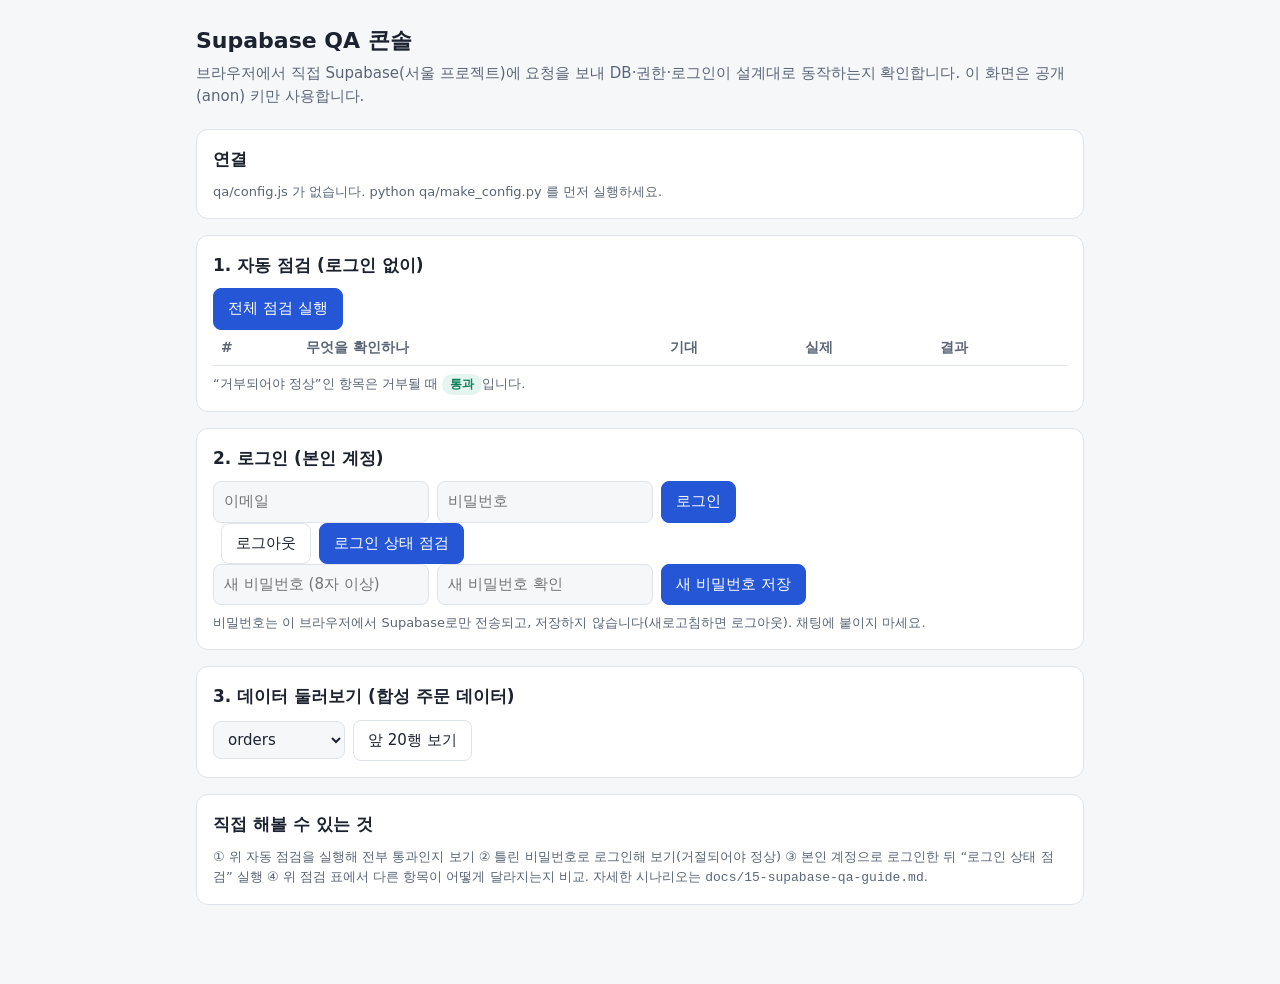
==== qa/index.html @ cea1ef2f "feat(qa): Supabase QA 화면 추가 (자동 점검 12개, 로그인, 새 비밀번호 설정) 공개 키만 사용. 접속 설정 qa/config.js는 생성 파일이라 git 제외" ====
<!doctype html>
<html lang="ko">
<head>
<meta charset="utf-8">
<meta name="viewport" content="width=device-width, initial-scale=1">
<title>Supabase QA 콘솔</title>
<style>
  :root { --bg:#f6f7f9; --card:#fff; --ink:#1c2230; --sub:#5b6577; --line:#dfe3ea; --ok:#12805c; --okbg:#e3f5ee; --bad:#b42318; --badbg:#fdeceb; --wait:#8a6100; --waitbg:#fff4d6; --acc:#2456d6; }
  @media (prefers-color-scheme: dark) { :root:not([data-theme="light"]) { --bg:#12151b; --card:#1b2029; --ink:#e8ecf3; --sub:#9aa5b8; --line:#2c3442; --ok:#4cc79b; --okbg:#123127; --bad:#ff8a80; --badbg:#3a1a18; --wait:#f0c04d; --waitbg:#3a2f10; --acc:#7da2ff; } }
  :root[data-theme="dark"] { --bg:#12151b; --card:#1b2029; --ink:#e8ecf3; --sub:#9aa5b8; --line:#2c3442; --ok:#4cc79b; --okbg:#123127; --bad:#ff8a80; --badbg:#3a1a18; --wait:#f0c04d; --waitbg:#3a2f10; --acc:#7da2ff; }
  * { box-sizing:border-box; }
  body { margin:0; background:var(--bg); color:var(--ink); font:15px/1.55 system-ui,"Segoe UI","Malgun Gothic",sans-serif; }
  main { max-width:920px; margin:0 auto; padding:24px 16px 64px; }
  h1 { font-size:22px; margin:0 0 4px; }
  h2 { font-size:17px; margin:0 0 10px; }
  p.sub { color:var(--sub); margin:0 0 20px; }
  section { background:var(--card); border:1px solid var(--line); border-radius:12px; padding:16px; margin-bottom:16px; }
  button { font:inherit; padding:8px 14px; border-radius:8px; border:1px solid var(--line); background:var(--card); color:var(--ink); cursor:pointer; }
  button.primary { background:var(--acc); border-color:var(--acc); color:#fff; }
  button:disabled { opacity:.5; cursor:default; }
  input, select { font:inherit; padding:8px 10px; border-radius:8px; border:1px solid var(--line); background:var(--bg); color:var(--ink); min-width:0; }
  .row { display:flex; flex-wrap:wrap; gap:8px; align-items:center; }
  table { width:100%; border-collapse:collapse; font-size:14px; }
  th, td { text-align:left; padding:7px 8px; border-bottom:1px solid var(--line); vertical-align:top; }
  th { color:var(--sub); font-weight:600; }
  .badge { display:inline-block; padding:1px 8px; border-radius:99px; font-size:12px; font-weight:600; }
  .pass { background:var(--okbg); color:var(--ok); } .fail { background:var(--badbg); color:var(--bad); } .wait { background:var(--waitbg); color:var(--wait); }
  .kv { color:var(--sub); font-size:13px; } code { font-family:ui-monospace,Consolas,monospace; font-size:13px; }
  .scroll { overflow-x:auto; }
  .note { font-size:13px; color:var(--sub); margin:8px 0 0; }
  .msg { margin-top:10px; padding:9px 12px; border-radius:8px; font-size:14px; font-weight:600; }
  .msg.ok { background:var(--okbg); color:var(--ok); } .msg.err { background:var(--badbg); color:var(--bad); } .msg.info { background:var(--waitbg); color:var(--wait); }
  #summary { font-weight:600; margin-left:8px; }
</style>
</head>
<body>
<main>
  <h1>Supabase QA 콘솔</h1>
  <p class="sub">브라우저에서 직접 Supabase(서울 프로젝트)에 요청을 보내 DB·권한·로그인이 설계대로 동작하는지 확인합니다. 이 화면은 공개(anon) 키만 사용합니다.</p>

  <section>
    <h2>연결</h2>
    <div class="kv" id="conn">설정 파일을 읽는 중…</div>
  </section>

  <section>
    <h2>1. 자동 점검 (로그인 없이)</h2>
    <div class="row">
      <button class="primary" id="runAnon">전체 점검 실행</button><span id="summary"></span>
    </div>
    <div class="scroll"><table id="anonTable"><thead><tr><th>#</th><th>무엇을 확인하나</th><th>기대</th><th>실제</th><th>결과</th></tr></thead><tbody></tbody></table></div>
    <p class="note">“거부되어야 정상”인 항목은 거부될 때 <span class="badge pass">통과</span>입니다.</p>
  </section>

  <section>
    <h2>2. 로그인 (본인 계정)</h2>
    <div class="row" id="loginForm">
      <input id="email" type="email" placeholder="이메일" autocomplete="username">
      <input id="password" type="password" placeholder="비밀번호" autocomplete="current-password">
      <button class="primary" id="loginBtn">로그인</button>
    </div>
    <div class="row" id="sessionBox" hidden>
      <span id="whoami"></span><button id="logoutBtn">로그아웃</button><button id="runAuthBtn" class="primary">로그인 상태 점검</button>
    </div>
    <div class="row" id="resetBox" hidden>
      <input id="newPw" type="password" placeholder="새 비밀번호 (8자 이상)" autocomplete="new-password">
      <input id="newPw2" type="password" placeholder="새 비밀번호 확인" autocomplete="new-password">
      <button class="primary" id="resetBtn">새 비밀번호 저장</button>
    </div>
    <div id="loginMsg" role="status" aria-live="polite" class="msg" hidden></div>
    <p class="note">비밀번호는 이 브라우저에서 Supabase로만 전송되고, 저장하지 않습니다(새로고침하면 로그아웃). 채팅에 붙이지 마세요.</p>
    <div class="scroll" id="authWrap" hidden><table id="authTable"><thead><tr><th>#</th><th>무엇을 확인하나</th><th>기대</th><th>실제</th><th>결과</th></tr></thead><tbody></tbody></table></div>
  </section>

  <section>
    <h2>3. 데이터 둘러보기 (합성 주문 데이터)</h2>
    <div class="row">
      <select id="tbl"><option>customers</option><option>products</option><option selected>orders</option><option>order_items</option><option>refunds</option></select>
      <button id="loadTbl">앞 20행 보기</button><span class="kv" id="tblInfo"></span>
    </div>
    <div class="scroll"><table id="dataTable"><thead></thead><tbody></tbody></table></div>
  </section>

  <section>
    <h2>직접 해볼 수 있는 것</h2>
    <p class="note">① 위 자동 점검을 실행해 전부 통과인지 보기 ② 틀린 비밀번호로 로그인해 보기(거절되어야 정상) ③ 본인 계정으로 로그인한 뒤 “로그인 상태 점검” 실행 ④ 위 점검 표에서 다른 항목이 어떻게 달라지는지 비교. 자세한 시나리오는 <code>docs/15-supabase-qa-guide.md</code>.</p>
  </section>
</main>

<script src="config.js"></script>
<script>
(function () {
  "use strict";
  var cfg = window.QA_CONFIG || {};
  var token = null;
  var $ = function (id) { return document.getElementById(id); };

  function el(tag, text, cls) { var e = document.createElement(tag); if (text !== undefined) e.textContent = text; if (cls) e.className = cls; return e; }
  function badge(state) { var m = { pass: "통과", fail: "실패", wait: "대기" }; return el("span", m[state], "badge " + state); }

  if (!cfg.url || !cfg.anonKey) {
    $("conn").textContent = "qa/config.js 가 없습니다. python qa/make_config.py 를 먼저 실행하세요.";
    return;
  }
  $("conn").textContent = "프로젝트: " + cfg.url.replace("https://", "") + " (서울) · 공개 키만 사용 · 가입: 닫힘 · 이메일 확인: 꺼짐";

  function headers(extra) {
    var h = { apikey: cfg.anonKey, Authorization: "Bearer " + (token || cfg.anonKey) };
    for (var k in extra) h[k] = extra[k];
    return h;
  }
  function rest(path, opts) {
    opts = opts || {};
    return fetch(cfg.url + "/rest/v1/" + path, { method: opts.method || "GET", headers: headers(opts.headers || {}), body: opts.body });
  }
  function demo(path, opts) { opts = opts || {}; opts.headers = opts.headers || {}; opts.headers["Accept-Profile"] = "demo"; opts.headers["Content-Profile"] = "demo"; return rest(path, opts); }
  function schema(name, path) { return rest(path, { headers: { "Accept-Profile": name } }); }

  function count(table) {
    return demo(table + "?select=*", { method: "HEAD", headers: { Prefer: "count=exact", Range: "0-0" } }).then(function (r) {
      var cr = r.headers.get("content-range") || ""; return parseInt(cr.split("/")[1], 10);
    });
  }

  var EXPECTED_COUNTS = { customers: 15, products: 8, orders: 500, order_items: 1017, refunds: 52 };
  var EXPECTED_MONTHS = { "2026-01": [157, 25004000, 27600400], "2026-02": [137, 20024000, 22128400], "2026-03": [162, 22206000, 24567600] };

  function checks(isAuth) {
    var list = [];
    var p = isAuth ? "L" : "C";
    if (isAuth) {
      list.push({ name: "로그인 세션이 유효하다 (Auth가 이메일을 돌려준다)", expect: "이메일 표시", run: function () {
        return fetch(cfg.url + "/auth/v1/user", { headers: headers({}) }).then(function (r) { return r.json().then(function (j) { return { ok: r.ok && !!j.email, actual: r.ok ? j.email : "HTTP " + r.status }; }); });
      } });
      list.push({ name: "로그인한 상태로 합성 데이터를 읽을 수 있다 (주문 건수)", expect: "500", run: function () {
        return count("orders").then(function (n) { return { ok: n === 500, actual: String(n) }; }); } });
      list.push({ name: "로그인해도 합성 데이터에 쓸 수 없다 (INSERT 시도)", expect: "거부 (401/403)", run: function () {
        return demo("customers", { method: "POST", headers: { "Content-Type": "application/json" }, body: JSON.stringify({ customer_id: 9999, name: "qa", joined_at: "2026-01-01" }) }).then(function (r) { return { ok: r.status === 401 || r.status === 403, actual: "HTTP " + r.status }; }); } });
      list.push({ name: "로그인해도 가계부(personal)는 API로 접근할 수 없다", expect: "거부 (406)", run: function () {
        return schema("personal", "transactions?select=*").then(function (r) { return { ok: r.status === 406, actual: "HTTP " + r.status }; }); } });
      list.push({ name: "로그인해도 지표 정의·원장(app)은 API로 접근할 수 없다", expect: "거부 (406)", run: function () {
        return schema("app", "ledger?select=*").then(function (r) { return { ok: r.status === 406, actual: "HTTP " + r.status }; }); } });
      return list;
    }
    Object.keys(EXPECTED_COUNTS).forEach(function (t) {
      list.push({ name: "demo." + t + " 행 수", expect: String(EXPECTED_COUNTS[t]), run: function () {
        return count(t).then(function (n) { return { ok: n === EXPECTED_COUNTS[t], actual: String(n) }; }); } });
    });
    list.push({ name: "결제월별 주문 수·상품금액·총액이 로컬 SQLite와 같다", expect: "3개월 모두 일치", run: function () {
      return demo("orders?select=paid_at,items_ex_vat,total_amount&paid_at=not.is.null", { headers: { Range: "0-999" } }).then(function (r) { return r.json(); }).then(function (rows) {
        var agg = {};
        rows.forEach(function (o) { var m = o.paid_at.slice(0, 7); var a = agg[m] || (agg[m] = [0, 0, 0]); a[0]++; a[1] += o.items_ex_vat; a[2] += o.total_amount; });
        var bad = Object.keys(EXPECTED_MONTHS).filter(function (m) { var a = agg[m] || []; var e = EXPECTED_MONTHS[m]; return a[0] !== e[0] || a[1] !== e[1] || a[2] !== e[2]; });
        return { ok: bad.length === 0 && Object.keys(agg).length === 3, actual: bad.length ? "불일치: " + bad.join(", ") : Object.keys(agg).sort().map(function (m) { return m.slice(5) + "월 " + agg[m][0] + "건"; }).join(" / ") };
      });
    } });
    list.push({ name: "공개 키로 합성 데이터에 쓸 수 없다 (INSERT 시도)", expect: "거부 (401/403)", run: function () {
      return demo("customers", { method: "POST", headers: { "Content-Type": "application/json" }, body: JSON.stringify({ customer_id: 9999, name: "qa", joined_at: "2026-01-01" }) }).then(function (r) { return { ok: r.status === 401 || r.status === 403, actual: "HTTP " + r.status }; }); } });
    list.push({ name: "공개 키로 합성 데이터를 지울 수 없다 (DELETE 시도)", expect: "거부 또는 0행", run: function () {
      return demo("customers?customer_id=eq.1", { method: "DELETE", headers: { Prefer: "return=representation" } }).then(function (r) { return r.text().then(function (t) { return { ok: r.status === 401 || r.status === 403 || (r.ok && t === "[]"), actual: "HTTP " + r.status }; }); }); } });
    list.push({ name: "가계부(personal)는 API에 노출되지 않는다", expect: "거부 (406)", run: function () {
      return schema("personal", "transactions?select=*").then(function (r) { return { ok: r.status === 406, actual: "HTTP " + r.status }; }); } });
    list.push({ name: "지표 정의·원장(app)은 API에 노출되지 않는다", expect: "거부 (406)", run: function () {
      return schema("app", "ledger?select=*").then(function (r) { return { ok: r.status === 406, actual: "HTTP " + r.status }; }); } });
    list.push({ name: "낯선 사람의 회원가입이 거절된다", expect: "거절 (422 signup_disabled)", run: function () {
      return fetch(cfg.url + "/auth/v1/signup", { method: "POST", headers: { apikey: cfg.anonKey, "Content-Type": "application/json" }, body: JSON.stringify({ email: "qa-nobody@example.com", password: "QaTest12345678" }) }).then(function (r) { return r.json().then(function (j) { return { ok: r.status === 422 && j.error_code === "signup_disabled", actual: "HTTP " + r.status + " " + (j.error_code || "") }; }); }); } });
    list.push({ name: "틀린 비밀번호로는 로그인되지 않는다", expect: "거절 (400)", run: function () {
      return fetch(cfg.url + "/auth/v1/token?grant_type=password", { method: "POST", headers: { apikey: cfg.anonKey, "Content-Type": "application/json" }, body: JSON.stringify({ email: "qa-nobody@example.com", password: "wrong-password-123" }) }).then(function (r) { return { ok: r.status === 400, actual: "HTTP " + r.status }; }); } });
    return list;
  }

  function runChecks(list, tbody, summaryEl) {
    tbody.textContent = "";
    var rows = list.map(function (c, i) {
      var tr = el("tr"); var td4 = el("td"); td4.appendChild(badge("wait"));
      tr.appendChild(el("td", String(i + 1))); tr.appendChild(el("td", c.name)); tr.appendChild(el("td", c.expect)); var act = el("td", "…"); tr.appendChild(act); tr.appendChild(td4);
      tbody.appendChild(tr); return { c: c, act: act, res: td4 };
    });
    var passed = 0;
    return rows.reduce(function (chain, r) {
      return chain.then(function () {
        return r.c.run().then(function (o) { return o; }, function (e) { return { ok: false, actual: "오류: " + e.message }; }).then(function (o) {
          r.act.textContent = o.actual; r.res.textContent = ""; r.res.appendChild(badge(o.ok ? "pass" : "fail")); if (o.ok) passed++;
        });
      });
    }, Promise.resolve()).then(function () {
      if (summaryEl) { summaryEl.textContent = passed + " / " + rows.length + " 통과"; summaryEl.style.color = passed === rows.length ? "var(--ok)" : "var(--bad)"; }
    });
  }

  $("runAnon").addEventListener("click", function () {
    var b = $("runAnon"); b.disabled = true;
    runChecks(checks(false), $("anonTable").tBodies[0], $("summary")).then(function () { b.disabled = false; });
  });

  function setSession(on, email, exp) {
    $("loginForm").hidden = on; $("sessionBox").hidden = !on; $("authWrap").hidden = !on;
    if (on) { var left = Math.max(0, Math.round((exp * 1000 - Date.now()) / 60000)); $("whoami").textContent = email + " 로그인됨 (세션 약 " + left + "분 남음)"; }
  }
  function showMsg(kind, text) { var m = $("loginMsg"); m.hidden = false; m.className = "msg " + kind; m.textContent = text; }
  function reasonText(r, j) {
    var code = j.error_code || j.code || "";
    if (code === "invalid_credentials") return "이메일 또는 비밀번호가 맞지 않습니다. (서버가 응답했고, 입력값이 틀린 경우입니다)";
    if (code === "email_provider_disabled") return "서버 설정 문제: 이메일 로그인이 꺼져 있습니다. (비밀번호 문제가 아닙니다)";
    if (code === "over_request_rate_limit" || r.status === 429) return "요청이 너무 많습니다. 잠시 뒤 다시 시도하세요.";
    return "로그인 실패 (HTTP " + r.status + (code ? ", " + code : "") + "): " + (j.msg || j.error_description || "알 수 없는 오류");
  }
  function doLogin() {
    var email = $("email").value.trim(), pw = $("password").value;
    if (!email || !pw) { showMsg("err", "이메일과 비밀번호를 모두 입력하세요."); return; }
    var b = $("loginBtn"); b.disabled = true; showMsg("info", "로그인 중…");
    fetch(cfg.url + "/auth/v1/token?grant_type=password", { method: "POST", headers: { apikey: cfg.anonKey, "Content-Type": "application/json" }, body: JSON.stringify({ email: email, password: pw }) })
      .then(function (r) { return r.json().then(function (j) { return { r: r, j: j }; }); })
      .then(function (x) {
        $("password").value = "";
        if (!x.r.ok) { showMsg("err", reasonText(x.r, x.j)); return; }
        token = x.j.access_token; var payload = JSON.parse(atob(token.split(".")[1].replace(/-/g, "+").replace(/_/g, "/")));
        setSession(true, payload.email, payload.exp);
        showMsg("ok", "로그인 성공: " + payload.email + " — 아래 “로그인 상태 점검”을 눌러 보세요.");
      }).catch(function (e) { showMsg("err", "서버에 연결하지 못했습니다(네트워크 문제): " + e.message); }).then(function () { b.disabled = false; });
  }
  // 비밀번호 재설정 링크로 들어온 경우: 주소의 # 뒤에 임시 토큰이 실려 온다
  var recoveryToken = null;
  (function readRecoveryLink() {
    var h = new URLSearchParams(location.hash.replace(/^#/, ""));
    if (!location.hash) return;
    history.replaceState(null, "", location.pathname + location.search); // 토큰이 주소창에 남지 않게 지운다
    if (h.get("error_code")) {
      showMsg("err", h.get("error_code") === "otp_expired" ? "재설정 링크가 만료되었거나 이미 사용되었습니다. 대시보드에서 새 링크를 다시 보내세요." : "재설정 링크 오류: " + (h.get("error_description") || h.get("error_code")));
      return;
    }
    if (h.get("type") === "recovery" && h.get("access_token")) {
      var tok = h.get("access_token"), parts = tok.split(".").length; // 토큰 값은 화면에 쓰지 않고 모양만 확인한다
      if (parts !== 3) {
        showMsg("err", "재설정 링크가 중간에 잘렸거나 변형되었습니다 (토큰 조각 " + parts + "/3, 길이 " + tok.length + "). 메일의 링크를 복사하지 말고 한 번에 클릭하세요. 계속되면 새 링크를 다시 보내거나 대시보드에서 계정을 다시 만드세요.");
        return;
      }
      recoveryToken = tok;
      $("loginForm").hidden = true; $("resetBox").hidden = false;
      showMsg("info", "본인 확인이 끝났습니다. 새 비밀번호를 입력하고 저장하세요.");
    }
  })();
  $("resetBtn").addEventListener("click", function () {
    var a = $("newPw").value, b2 = $("newPw2").value;
    if (a.length < 8) { showMsg("err", "비밀번호는 8자 이상이어야 합니다."); return; }
    if (a !== b2) { showMsg("err", "두 입력이 서로 다릅니다. 다시 확인하세요."); return; }
    var btn = $("resetBtn"); btn.disabled = true; showMsg("info", "저장 중…");
    fetch(cfg.url + "/auth/v1/user", { method: "PUT", headers: { apikey: cfg.anonKey, Authorization: "Bearer " + recoveryToken, "Content-Type": "application/json" }, body: JSON.stringify({ password: a }) })
      .then(function (r) { return r.json().then(function (j) { return { r: r, j: j }; }); })
      .then(function (x) {
        $("newPw").value = ""; $("newPw2").value = "";
        if (x.r.ok) { recoveryToken = null; $("resetBox").hidden = true; $("loginForm").hidden = false; showMsg("ok", "비밀번호를 변경했습니다. 이제 위 칸에 이메일과 새 비밀번호로 로그인하세요."); return; }
        var code = x.j.error_code || "";
        showMsg("err", code === "same_password" ? "이전과 같은 비밀번호입니다. 다른 비밀번호를 입력하세요." : code === "weak_password" ? "너무 쉬운 비밀번호입니다: " + (x.j.msg || "") : "저장 실패 (HTTP " + x.r.status + (code ? ", " + code : "") + "): " + (x.j.msg || ""));
      }).catch(function (e) { showMsg("err", "서버에 연결하지 못했습니다: " + e.message); }).then(function () { btn.disabled = false; });
  });
  $("loginBtn").addEventListener("click", doLogin);
  ["email", "password"].forEach(function (id) { $(id).addEventListener("keydown", function (e) { if (e.key === "Enter") doLogin(); }); });
  $("logoutBtn").addEventListener("click", function () { token = null; setSession(false); $("authTable").tBodies[0].textContent = ""; showMsg("info", "로그아웃했습니다."); });
  $("runAuthBtn").addEventListener("click", function () {
    var b = $("runAuthBtn"); b.disabled = true;
    runChecks(checks(true), $("authTable").tBodies[0]).then(function () { b.disabled = false; });
  });

  $("loadTbl").addEventListener("click", function () {
    var t = $("tbl").value; $("tblInfo").textContent = "불러오는 중…";
    demo(t + "?select=*&limit=20&order=" + ({ customers: "customer_id", products: "product_id", orders: "order_id", order_items: "item_id", refunds: "refund_id" })[t]).then(function (r) { return r.json(); }).then(function (rows) {
      var thead = $("dataTable").tHead, tbody = $("dataTable").tBodies[0]; thead.textContent = ""; tbody.textContent = "";
      if (!rows.length) { $("tblInfo").textContent = "데이터 없음"; return; }
      var cols = Object.keys(rows[0]); var hr = el("tr"); cols.forEach(function (c) { hr.appendChild(el("th", c)); }); thead.appendChild(hr);
      rows.forEach(function (row) { var tr = el("tr"); cols.forEach(function (c) { tr.appendChild(el("td", row[c] === null ? "NULL" : String(row[c]))); }); tbody.appendChild(tr); });
      $("tblInfo").textContent = "demo." + t + " 앞 " + rows.length + "행";
    }).catch(function (e) { $("tblInfo").textContent = "오류: " + e.message; });
  });
})();
</script>
</body>
</html>
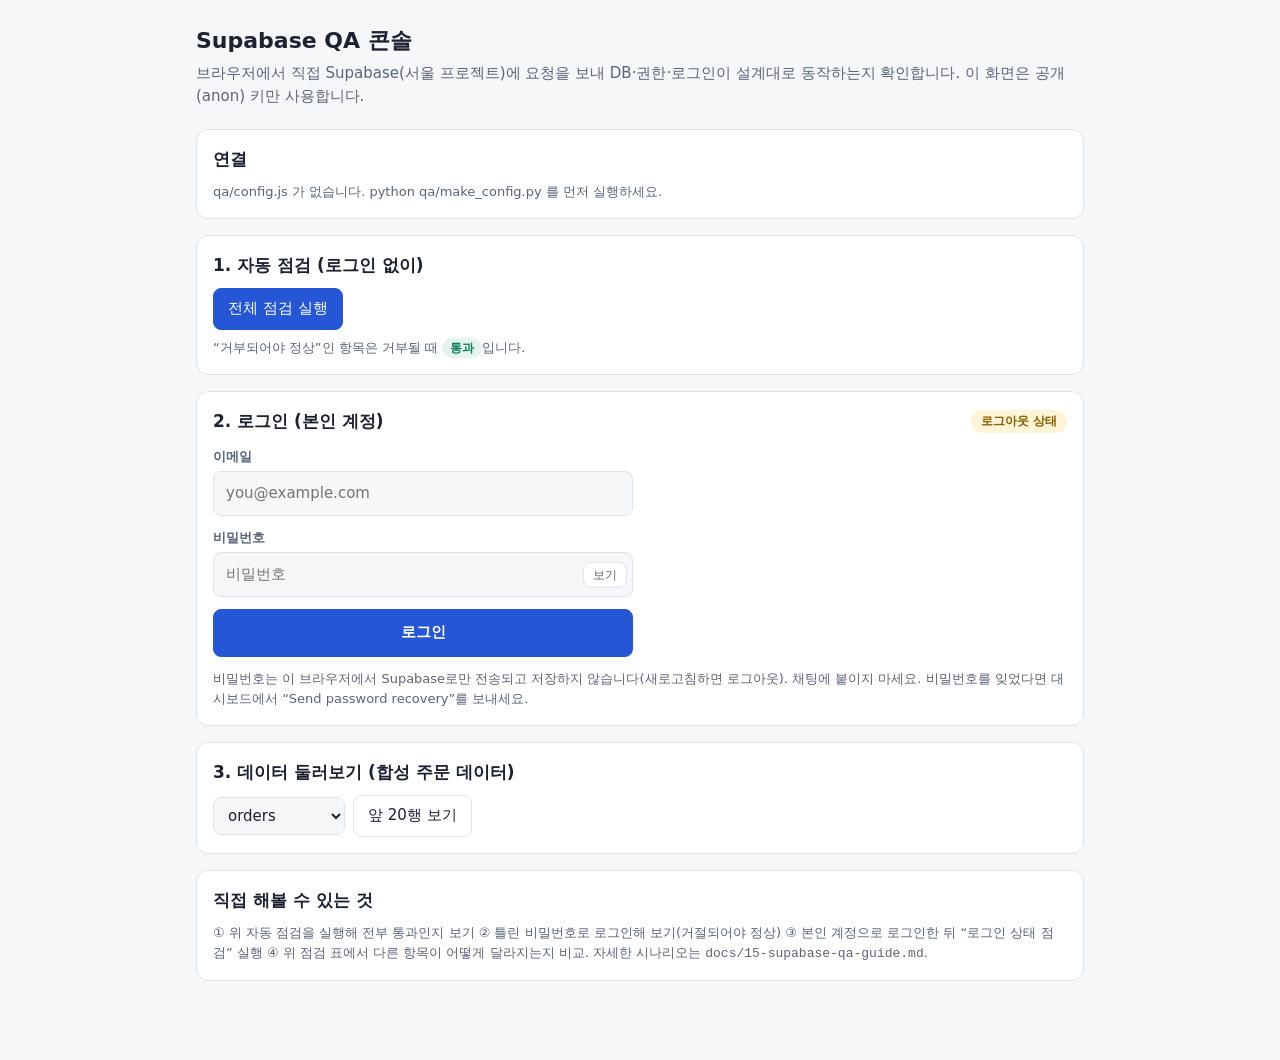
==== commit 6aee6530: "feat(qa): 로그인 카드 리뉴얼 — 상태별 패널, 숨김 스타일 버그 수정 로그아웃/로그인됨/재설정 중 패널을 하나씩만 표시, 라벨·비밀번호 보기·세션 남은 시간 추가.  Co" ====
--- a/qa/index.html
+++ b/qa/index.html
@@ -8,6 +8,7 @@
   :root { --bg:#f6f7f9; --card:#fff; --ink:#1c2230; --sub:#5b6577; --line:#dfe3ea; --ok:#12805c; --okbg:#e3f5ee; --bad:#b42318; --badbg:#fdeceb; --wait:#8a6100; --waitbg:#fff4d6; --acc:#2456d6; }
   @media (prefers-color-scheme: dark) { :root:not([data-theme="light"]) { --bg:#12151b; --card:#1b2029; --ink:#e8ecf3; --sub:#9aa5b8; --line:#2c3442; --ok:#4cc79b; --okbg:#123127; --bad:#ff8a80; --badbg:#3a1a18; --wait:#f0c04d; --waitbg:#3a2f10; --acc:#7da2ff; } }
   :root[data-theme="dark"] { --bg:#12151b; --card:#1b2029; --ink:#e8ecf3; --sub:#9aa5b8; --line:#2c3442; --ok:#4cc79b; --okbg:#123127; --bad:#ff8a80; --badbg:#3a1a18; --wait:#f0c04d; --waitbg:#3a2f10; --acc:#7da2ff; }
+  [hidden] { display:none !important; }
   * { box-sizing:border-box; }
   body { margin:0; background:var(--bg); color:var(--ink); font:15px/1.55 system-ui,"Segoe UI","Malgun Gothic",sans-serif; }
   main { max-width:920px; margin:0 auto; padding:24px 16px 64px; }
@@ -30,6 +31,24 @@
   .note { font-size:13px; color:var(--sub); margin:8px 0 0; }
   .msg { margin-top:10px; padding:9px 12px; border-radius:8px; font-size:14px; font-weight:600; }
   .msg.ok { background:var(--okbg); color:var(--ok); } .msg.err { background:var(--badbg); color:var(--bad); } .msg.info { background:var(--waitbg); color:var(--wait); }
+  .card-head { display:flex; justify-content:space-between; align-items:center; gap:8px; margin-bottom:12px; }
+  .card-head h2 { margin:0; }
+  .state { font-size:12px; font-weight:700; padding:2px 10px; border-radius:99px; background:var(--waitbg); color:var(--wait); }
+  .state.on { background:var(--okbg); color:var(--ok); } .state.reset { background:var(--waitbg); color:var(--wait); }
+  .auth-panel { max-width:420px; }
+  .field { display:block; margin-bottom:12px; }
+  .field > span { display:block; font-size:13px; font-weight:600; color:var(--sub); margin-bottom:4px; }
+  .field input { width:100%; padding:10px 12px; }
+  .pw-wrap { position:relative; }
+  .pw-wrap input { padding-right:64px; }
+  .pw-toggle { position:absolute; right:6px; top:50%; transform:translateY(-50%); padding:3px 9px; font-size:12px; color:var(--sub); }
+  button.wide { width:100%; padding:11px 14px; font-weight:600; }
+  input:focus-visible, button:focus-visible, select:focus-visible { outline:2px solid var(--acc); outline-offset:1px; }
+  .who { display:flex; align-items:center; gap:12px; margin-bottom:12px; }
+  .avatar { width:40px; height:40px; border-radius:50%; background:var(--acc); color:#fff; display:flex; align-items:center; justify-content:center; font-weight:700; font-size:16px; flex:none; }
+  .who-main { min-width:0; } .who-main strong { display:block; overflow-wrap:anywhere; } .who-main span { font-size:13px; color:var(--sub); }
+  .actions { display:flex; flex-wrap:wrap; gap:8px; }
+  .hint { font-size:13px; color:var(--sub); margin:12px 0 0; }
   #summary { font-weight:600; margin-left:8px; }
 </style>
 </head>
@@ -48,27 +67,36 @@
     <div class="row">
       <button class="primary" id="runAnon">전체 점검 실행</button><span id="summary"></span>
     </div>
-    <div class="scroll"><table id="anonTable"><thead><tr><th>#</th><th>무엇을 확인하나</th><th>기대</th><th>실제</th><th>결과</th></tr></thead><tbody></tbody></table></div>
+    <div class="scroll" id="anonWrap" hidden><table id="anonTable"><thead><tr><th>#</th><th>무엇을 확인하나</th><th>기대</th><th>실제</th><th>결과</th></tr></thead><tbody></tbody></table></div>
     <p class="note">“거부되어야 정상”인 항목은 거부될 때 <span class="badge pass">통과</span>입니다.</p>
   </section>
 
-  <section>
-    <h2>2. 로그인 (본인 계정)</h2>
-    <div class="row" id="loginForm">
-      <input id="email" type="email" placeholder="이메일" autocomplete="username">
-      <input id="password" type="password" placeholder="비밀번호" autocomplete="current-password">
-      <button class="primary" id="loginBtn">로그인</button>
+  <section id="authCard">
+    <div class="card-head"><h2>2. 로그인 (본인 계정)</h2><span class="state" id="authState">로그아웃 상태</span></div>
+
+    <form class="auth-panel" id="loginForm" autocomplete="on">
+      <label class="field"><span>이메일</span><input id="email" type="email" placeholder="you@example.com" autocomplete="username" required></label>
+      <label class="field"><span>비밀번호</span>
+        <div class="pw-wrap"><input id="password" type="password" placeholder="비밀번호" autocomplete="current-password" required><button type="button" class="pw-toggle" data-for="password">보기</button></div>
+      </label>
+      <button class="primary wide" id="loginBtn" type="submit">로그인</button>
+    </form>
+
+    <div class="auth-panel" id="sessionBox" hidden>
+      <div class="who"><div class="avatar" id="avatar">?</div><div class="who-main"><strong id="whoami"></strong><span id="sessionLeft"></span></div></div>
+      <div class="actions"><button class="primary" id="runAuthBtn" type="button">로그인 상태 점검</button><button id="logoutBtn" type="button">로그아웃</button></div>
     </div>
-    <div class="row" id="sessionBox" hidden>
-      <span id="whoami"></span><button id="logoutBtn">로그아웃</button><button id="runAuthBtn" class="primary">로그인 상태 점검</button>
-    </div>
-    <div class="row" id="resetBox" hidden>
-      <input id="newPw" type="password" placeholder="새 비밀번호 (8자 이상)" autocomplete="new-password">
-      <input id="newPw2" type="password" placeholder="새 비밀번호 확인" autocomplete="new-password">
-      <button class="primary" id="resetBtn">새 비밀번호 저장</button>
-    </div>
-    <div id="loginMsg" role="status" aria-live="polite" class="msg" hidden></div>
-    <p class="note">비밀번호는 이 브라우저에서 Supabase로만 전송되고, 저장하지 않습니다(새로고침하면 로그아웃). 채팅에 붙이지 마세요.</p>
+
+    <form class="auth-panel" id="resetBox" hidden autocomplete="off">
+      <label class="field"><span>새 비밀번호 (8자 이상)</span>
+        <div class="pw-wrap"><input id="newPw" type="password" autocomplete="new-password" required><button type="button" class="pw-toggle" data-for="newPw">보기</button></div>
+      </label>
+      <label class="field"><span>새 비밀번호 확인</span><input id="newPw2" type="password" autocomplete="new-password" required></label>
+      <button class="primary wide" id="resetBtn" type="submit">새 비밀번호 저장</button>
+    </form>
+
+    <div id="loginMsg" role="status" aria-live="polite" class="msg auth-panel" hidden></div>
+    <p class="hint" id="authHint">비밀번호는 이 브라우저에서 Supabase로만 전송되고 저장하지 않습니다(새로고침하면 로그아웃). 채팅에 붙이지 마세요. 비밀번호를 잊었다면 대시보드에서 “Send password recovery”를 보내세요.</p>
     <div class="scroll" id="authWrap" hidden><table id="authTable"><thead><tr><th>#</th><th>무엇을 확인하나</th><th>기대</th><th>실제</th><th>결과</th></tr></thead><tbody></tbody></table></div>
   </section>
 
@@ -170,7 +198,7 @@
   }
 
   function runChecks(list, tbody, summaryEl) {
-    tbody.textContent = "";
+    tbody.textContent = ""; tbody.parentNode.parentNode.hidden = false; // 결과 표는 점검을 시작할 때 보인다
     var rows = list.map(function (c, i) {
       var tr = el("tr"); var td4 = el("td"); td4.appendChild(badge("wait"));
       tr.appendChild(el("td", String(i + 1))); tr.appendChild(el("td", c.name)); tr.appendChild(el("td", c.expect)); var act = el("td", "…"); tr.appendChild(act); tr.appendChild(td4);
@@ -193,9 +221,20 @@
     runChecks(checks(false), $("anonTable").tBodies[0], $("summary")).then(function () { b.disabled = false; });
   });
 
+  var sessionTimer = null;
+  function setState(mode) { // mode: out | in | reset
+    $("loginForm").hidden = mode !== "out"; $("sessionBox").hidden = mode !== "in"; $("resetBox").hidden = mode !== "reset";
+    if (mode !== "in") $("authWrap").hidden = true; $("authHint").hidden = mode !== "out";
+    var st = $("authState"); st.className = "state" + (mode === "in" ? " on" : mode === "reset" ? " reset" : "");
+    st.textContent = mode === "in" ? "로그인됨" : mode === "reset" ? "비밀번호 재설정 중" : "로그아웃 상태";
+  }
   function setSession(on, email, exp) {
-    $("loginForm").hidden = on; $("sessionBox").hidden = !on; $("authWrap").hidden = !on;
-    if (on) { var left = Math.max(0, Math.round((exp * 1000 - Date.now()) / 60000)); $("whoami").textContent = email + " 로그인됨 (세션 약 " + left + "분 남음)"; }
+    clearInterval(sessionTimer);
+    if (!on) { setState("out"); return; }
+    setState("in");
+    $("avatar").textContent = (email || "?").charAt(0).toUpperCase(); $("whoami").textContent = email;
+    function tick() { var sec = Math.max(0, Math.round(exp - Date.now() / 1000)); $("sessionLeft").textContent = sec > 0 ? "세션 " + Math.floor(sec / 60) + "분 " + (sec % 60) + "초 남음" : "세션이 만료되었습니다. 다시 로그인하세요."; }
+    tick(); sessionTimer = setInterval(tick, 1000);
   }
   function showMsg(kind, text) { var m = $("loginMsg"); m.hidden = false; m.className = "msg " + kind; m.textContent = text; }
   function reasonText(r, j) {
@@ -216,7 +255,7 @@
         if (!x.r.ok) { showMsg("err", reasonText(x.r, x.j)); return; }
         token = x.j.access_token; var payload = JSON.parse(atob(token.split(".")[1].replace(/-/g, "+").replace(/_/g, "/")));
         setSession(true, payload.email, payload.exp);
-        showMsg("ok", "로그인 성공: " + payload.email + " — 아래 “로그인 상태 점검”을 눌러 보세요.");
+        showMsg("ok", "로그인되었습니다. “로그인 상태 점검”을 눌러 보세요.");
       }).catch(function (e) { showMsg("err", "서버에 연결하지 못했습니다(네트워크 문제): " + e.message); }).then(function () { b.disabled = false; });
   }
   // 비밀번호 재설정 링크로 들어온 경우: 주소의 # 뒤에 임시 토큰이 실려 온다
@@ -236,11 +275,12 @@
         return;
       }
       recoveryToken = tok;
-      $("loginForm").hidden = true; $("resetBox").hidden = false;
+      setState("reset");
       showMsg("info", "본인 확인이 끝났습니다. 새 비밀번호를 입력하고 저장하세요.");
     }
   })();
-  $("resetBtn").addEventListener("click", function () {
+  $("resetBox").addEventListener("submit", function (ev) {
+    ev.preventDefault();
     var a = $("newPw").value, b2 = $("newPw2").value;
     if (a.length < 8) { showMsg("err", "비밀번호는 8자 이상이어야 합니다."); return; }
     if (a !== b2) { showMsg("err", "두 입력이 서로 다릅니다. 다시 확인하세요."); return; }
@@ -249,14 +289,16 @@
       .then(function (r) { return r.json().then(function (j) { return { r: r, j: j }; }); })
       .then(function (x) {
         $("newPw").value = ""; $("newPw2").value = "";
-        if (x.r.ok) { recoveryToken = null; $("resetBox").hidden = true; $("loginForm").hidden = false; showMsg("ok", "비밀번호를 변경했습니다. 이제 위 칸에 이메일과 새 비밀번호로 로그인하세요."); return; }
+        if (x.r.ok) { recoveryToken = null; setState("out"); showMsg("ok", "비밀번호를 변경했습니다. 이제 위 칸에 이메일과 새 비밀번호로 로그인하세요."); return; }
         var code = x.j.error_code || "";
         showMsg("err", code === "same_password" ? "이전과 같은 비밀번호입니다. 다른 비밀번호를 입력하세요." : code === "weak_password" ? "너무 쉬운 비밀번호입니다: " + (x.j.msg || "") : "저장 실패 (HTTP " + x.r.status + (code ? ", " + code : "") + "): " + (x.j.msg || ""));
       }).catch(function (e) { showMsg("err", "서버에 연결하지 못했습니다: " + e.message); }).then(function () { btn.disabled = false; });
   });
-  $("loginBtn").addEventListener("click", doLogin);
-  ["email", "password"].forEach(function (id) { $(id).addEventListener("keydown", function (e) { if (e.key === "Enter") doLogin(); }); });
-  $("logoutBtn").addEventListener("click", function () { token = null; setSession(false); $("authTable").tBodies[0].textContent = ""; showMsg("info", "로그아웃했습니다."); });
+  $("loginForm").addEventListener("submit", function (ev) { ev.preventDefault(); doLogin(); });
+  Array.prototype.forEach.call(document.querySelectorAll(".pw-toggle"), function (t) {
+    t.addEventListener("click", function () { var i = $(t.getAttribute("data-for")); var show = i.type === "password"; i.type = show ? "text" : "password"; t.textContent = show ? "숨기기" : "보기"; });
+  });
+  $("logoutBtn").addEventListener("click", function () { token = null; setSession(false); $("authTable").tBodies[0].textContent = ""; $("authWrap").hidden = true; showMsg("info", "로그아웃했습니다."); });
   $("runAuthBtn").addEventListener("click", function () {
     var b = $("runAuthBtn"); b.disabled = true;
     runChecks(checks(true), $("authTable").tBodies[0]).then(function () { b.disabled = false; });
